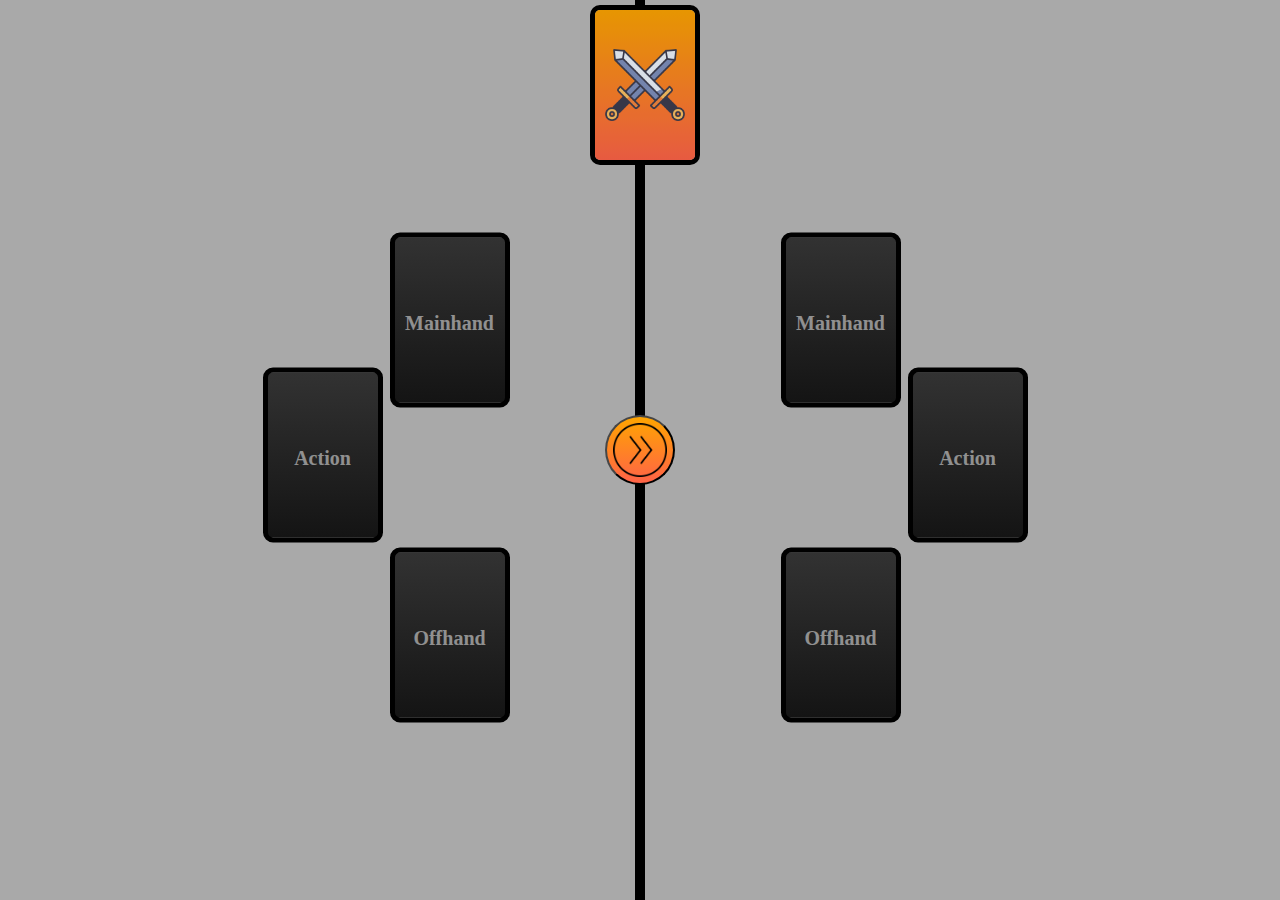
==== CardGame/index.html @ a771dd8e "Yep new oopdate" ====
<html>
    <head>
        <link rel="preconnect" href="https://fonts.googleapis.com">
        <link rel="preconnect" href="https://fonts.gstatic.com" crossorigin>
        <link href="https://fonts.googleapis.com/css2?family=Roboto+Slab:wght@300&display=swap" rel="stylesheet">
        <link href="https://fonts.googleapis.com/css2?family=Noto+Emoji:wght@300..700&display=swap" rel="stylesheet">
        <link href="https://fonts.googleapis.com/css2?family=Archivo:ital,wght@0,100..900;1,100..900&display=swap" rel="stylesheet">
        <style>
            .card {
                width: 100px;
                height: 150px;
                background-color: white;
                border: 5px solid black;
                display: inline-block;
                overflow:hidden;
                margin: 5px;
                border-radius: 10px;
            }
            .left_offhand, .right_offhand, .left_mainhand, .right_mainhand, .left_action, .right_action {
                position: absolute;
                transform: translateX(-50%) translateY(-50%);
                display: flex;
                background-image: linear-gradient(to bottom, rgb(50,50,50), rgb(20,20,20));
                width: 110px;
                height: 165px;
                border: 5px solid black;
                display: inline-block;
                overflow:hidden;
                margin: 5px;
                border-radius: 10px;
            }
            .left_offhand h3, .right_offhand h3, .left_mainhand h3, .right_mainhand h3, .left_action h3, .right_action h3 {
                font-size: 20px;
                position: absolute;
                left: 50%;
                top: 40%;
                transform: translateX(-50%) translateY(-50%);
                z-index: 0;
                color: rgba(255,255,255,0.5);
            }
            .left_offhand .card, .right_offhand .card, .left_mainhand .card, .right_mainhand .card, .left_action .card, .right_action .card {
                z-index: -1;
                margin: auto;
            }
            .left_action, .right_action {
                top: 50%;
            }
            .left_action {
                left:50%
            }
            .right_action {
                left:50%
            }
            .left_offhand, .left_mainhand {
                left: 70%;
            }
            .right_offhand, .right_mainhand {
                left: 30%;
            }
            .left_mainhand, .right_mainhand {
                top: 35%;
            }
            .left_offhand, .right_offhand {
                top: 70%;
            }
            .card_upperpart {
                width: 100%;
                height: 80%;
                border-bottom: 5px solid black;
                box-sizing: border-box;
            }
            .card_upperpart[rarity="destructive"] {background-color: gold;}
            .card_upperpart[rarity="damageful"] {background-color: red;}
            .card_upperpart[rarity="weapon"] {background-color: purple;}
            .card_upperpart[rarity="other"] {background-color: green;}
            .card_upperpart[rarity="defensive"] {background-color: lightblue;}
            .card_lowerpart {
                width: 100%;
                height: 20%;
                background-color: gray;
                overflow: hidden;
                display: flex;
                align-items: canter;
            }
            .card_imagecontainer {
                display: flex;
            }
            .card_imagecontainer img {
                max-height: 62.5px;
                margin-left: auto;
                margin-right: auto;
                margin-top: 10%;
                width: 90%;
                max-width: max-content;
            }
            .card_upperpart h2 {
                text-align: center;
                font-family: "Roboto Slab", serif;
                font-size: 15px;
                margin-top: 10%;
            }
            .card_lowerpart h2 {
                display: inline-block;
                font-family: "Noto Emoji", sans-serif;
                font-weight: 900;
                font-size: 10px;
                margin: auto
            }
            .card_lowerpart p {
                display: inline-block;
                font-family: "Roboto Slab", serif;
                font-weight: 1000;
                font-size: 10px;
            }
            .actioncard_upper {
                width: 100%;
                height: 20%;
                border-bottom: 5px solid black;
                box-sizing: border-box;
                background-color: gray;
                display: flex;
            }
            .actioncard_upper h2 {
                font-family: "Roboto Slab", serif;
                font-size: 10px;
                display: inline-block;
                margin: auto;
            }
            .actioncard_lower {
                width: 100%;
                height: 20%;
                border-top: 5px solid black;
                box-sizing: border-box;
                display: flex;
                background-color: gray;
            }
            .actioncard_lower p {
                font-family: "Roboto Slab", serif;
                font-size: 6px;
                font-weight: 1000;
                display: inline-block;
                text-align: center;
                margin-top: 2.5px;
                font-family: "Archivo", sans-serif;
            }
            .actioncard_middle {
                width: 100%;
                height: 60%;
                display: flex;
            }
            .actioncard_middle img {
                width: 80%;
                height: fit-content;
                margin: auto;
            }
            .cardoverlay {
                width: 100%;
                height: 100%;
                background-color: rgba(20,20,20,0.1);
                z-index: 999;
                transform: translateY(-100%);
                cursor: grab;
            }
            .cardoverlay:hover {
                background-color: transparent;
            }
            .LogoCardEntirely {
                width: 100%;
                height: 100%;
                display: flex;
                background-image: linear-gradient(to bottom,orange,tomato);
            }
            .LogoCardEntirely img {
                width: 80%;
                height: fit-content;
                margin: auto;
            }
            .leftside {
                width: 50%;
                height: 100%;
                display: inline-block;
                position: absolute;
                top: 0px;
                left: 0px;
                background-color: darkgray;
                box-sizing: border-box;
                border-right: 5px solid black;
            }
            .rightside {
                width: 50%;
                box-sizing: border-box;
                height: 100%;
                display: inline-block;
                position: absolute;
                top: 0px;
                left: 50%;
                background-color: darkgray;
                border-left: 5px solid black;
            }
            .logocardpos {
                position: absolute;
                left: 50%;
                top: 80px;
                transform: translateX(-50%) translateY(-50%);
            }
            .leftcards {
                position: absolute;
                left: 0%;
                height: 100%;
                width: 35%;
                overflow: auto;
            }
            .rightcards {
                position: absolute;
                left: 65%;
                height: 100%;
                width: 35%;
                overflow: auto;
                direction: rtl;
            }
            .leftcards::-webkit-scrollbar, .rightcards::-webkit-scrollbar {
                background-color: black;
                width: 10px;
            }
            .leftcards::-webkit-scrollbar-thumb, .rightcards::-webkit-scrollbar-thumb {
                background-color: white;
                border-radius: 20px;
            }
            .nxtrnd {
                background-image: linear-gradient(to bottom, orange, tomato);
                left: 50%;
                top: 50%;
                transform: translateX(-50%) translateY(-50%);
                z-index: 9;
                position: absolute;
                width: 70px;
                height: 70px;
                border-radius: 70px;
                border: 2px solid black;
                border-top: 2px solid rgb(70,70,70);
                border-left: 2px solid rgb(70,70,70);
                color: white;
            }
            .nxtrnd img {
                width: 100%;
                height: fit-content;
            }
            .nxtrnd:hover {
                border: 2px solid rgb(50,50,50);
                border-top: 2px solid rgb(100,100,100);
                border-left: 2px solid rgb(100,100,100);
            }
            .nxtrnd:active {
                border: 2px solid rgb(70,70,70);
                border-top: 2px solid black;
                border-left: 2px solid black;
            }
        </style>
        <script>
            function randomize(min,max) {
                return min + Math.floor(Math.random()*(max-min+1))
            }
            totalcards = 0
            pickmeup = ""
            pickmeuplogic = false
            cardcount = 0
            carddefaults = [
                ["damageful","pistol.png","Gun",15,5,1],
                ["weapon","sword.png","Sword",8,"∞",10],
                ["weapon","dagger.png","Dagger",5,"∞",15],
                ["weapon","axe.png","Axe",10,"∞",8],
                ["destructive","cannon.png","Cannon",35,1,20],
                ["destructive","catapult.png","Catapult",30,3,10],
                ["defensive","shield.png","Shield",1,"∞",30],
                ["damageful","spear.png","Spear",14,6,3],
                ["other","bow.png","Bow",5,32,100],
            ]
            actioncards = [
                ["aqua","necromance.png","Necromancer",`Sacrifice one of your held weapons and remove one of the enemy's held weapons`],
                ["orange","force_field.png","Barrier",`Creates a barrier around you which protects you from the next 20 damage`],
                ["pink","reverse.png","Reverse",`Return the damage which your enemy was about to deal to you to itself`],
                ["crimson","earthquake.png","Earthquake",`Shakes the ground, dealing 5 damage to every card in the game`],
            ]
            function ObjCollision(obj1, obj2) {
                obj1.offsetBottom = obj1.offsetTop + obj1.offsetHeight;
                obj1.offsetRight = obj1.offsetLeft + obj1.offsetWidth;
                obj2.offsetBottom = obj2.offsetTop + obj2.offsetHeight;
                obj2.offsetRight = obj2.offsetLeft + obj2.offsetWidth;
                return !((obj1.offsetBottom < obj2.offsetTop) || (obj1.offsetTop > obj2.offsetBottom) || (obj1.offsetRight < obj2.offsetLeft) || (obj1.offsetLeft > obj2.offsetRight))
            }
            function areacheck(item) {
                let a = document.getElementById("leftcards")
                let b = document.getElementById("rightcards")
                let c = document.getElementById("left_offhand")
                let d = document.getElementById("left_mainhand")
                let e = document.getElementById("right_offhand")
                let f = document.getElementById("right_mainhand")
                let g = document.getElementById("left_action")
                let h = document.getElementById("right_action")
                let appendage = (item,obj) => {
                    item.style = ""
                    obj.append(item)
                }; 
                if(ObjCollision(item,c) && item.parentNode.className=="leftside" && item.getAttribute("CardType") == "Weapon") appendage(item,c); 
                else if(ObjCollision(item,d) && item.parentNode.className=="leftside" && item.getAttribute("CardType") == "Weapon") appendage(item,d); 
                else if(ObjCollision(item,e) && item.parentNode.className=="rightside" && item.getAttribute("CardType") == "Weapon") appendage(item,e); 
                else if(ObjCollision(item,f) && item.parentNode.className=="rightside" && item.getAttribute("CardType") == "Weapon") appendage(item,f);
                else if(ObjCollision(item,g) && item.parentNode.className=="leftside" && item.getAttribute("CardType") == "Action") appendage(item,g);
                else if(ObjCollision(item,h) && item.parentNode.className=="rightside" && item.getAttribute("CardType") == "Action") appendage(item,h);
                else if(ObjCollision(item,a) && item.parentNode.className=="leftside") appendage(item,a);
                else if(ObjCollision(item,b) && item.parentNode.className=="rightside") appendage(item,b);
            }
            function selectme(event) {
                let a = event.target.parentNode;
                if (a.parentNode.id == "leftcards"
                    || a.parentNode.id == "rightcards"
                    || a.parentNode.id == "left_action"
                    || a.parentNode.id == "right_action"
                    || a.parentNode.id == "left_mainhand"
                    || a.parentNode.id == "left_offhand"
                    || a.parentNode.id == "right_mainhand"
                    || a.parentNode.id == "right_offhand") {
                    let b = a.cloneNode()
                    b.innerHTML = a.innerHTML
                    a.parentNode.parentNode.append(b)
                    a.remove()
                    if (b.parentNode.className == "leftside")
                        pickmeuplogic = false
                    else if (b.parentNode.className == "rightside")
                        pickmeuplogic = true
                } else {
                    if (a.parentNode.className == "leftside")
                        pickmeuplogic = false
                    else if (a.parentNode.className == "rightside")
                        pickmeuplogic = true
                }
                if (pickmeup == '') {
                    pickmeup = a.id;
                }
                else {
                    areacheck(document.getElementById(pickmeup))
                    pickmeup = '';
                    pickmeuplogic = false
                }

            }
            function addnewcard(a) {
                if (totalcards >= 50) {
                    a.target.parentNode.remove()
                }
                if (randomize(0,1) == 0) {
                    let t = carddefaults[randomize(0,carddefaults.length-1)]
                    document.getElementById("leftcards").append(cardgenerator(t[0],t[1],t[2],t[3],t[4],t[5]))
                } else {
                    let t = actioncards[randomize(0,actioncards.length-1)]
                    document.getElementById("leftcards").append(actioncardgen(t[0],t[1],t[2],t[3]))
                }
                if (randomize(0,1) == 0) {
                    let q = carddefaults[randomize(0,carddefaults.length-1)]
                    document.getElementById("rightcards").append(cardgenerator(q[0],q[1],q[2],q[3],q[4],q[5]))
                } else {
                    let q = actioncards[randomize(0,actioncards.length-1)]
                    document.getElementById("rightcards").append(actioncardgen(q[0],q[1],q[2],q[3]))
                }
                totalcards+=2;
            }
            function cardgenerator(rarity,image,name,atk,use,hp) {
                let a = document.createElement("div")
                a.setAttribute("CardType","Weapon")
                a.className = "card"
                let b = document.createElement("div")
                b.className = "card_upperpart"
                b.setAttribute("rarity",rarity)
                let c = document.createElement("div")
                c.className = "card_imagecontainer"
                let d = document.createElement("img")
                d.src = image
                let e = document.createElement("h2")
                e.textContent = name
                c.append(d); b.append(c); b.append(e)
                let f = document.createElement("div")
                f.className = "card_lowerpart"
                let g = document.createElement("h2")
                g.textContent = "⚔"
                let h = document.createElement("p")
                h.textContent = atk
                g.append(h); f.append(g)
                let i = document.createElement("h2")
                i.textContent = "⚙"
                let j = document.createElement("p")
                j.textContent = use
                i.append(j); f.append(i)
                let k = document.createElement("h2")
                k.textContent = "♥"
                let l = document.createElement("p")
                l.textContent = hp
                k.append(l); f.append(k)
                a.append(b); a.append(f)
                a.id = `CardNumber-${cardcount}`
                let q = document.createElement("div")
                q.className = "cardoverlay"; q.setAttribute("onclick","selectme(event)");
                q.setAttribute("onmousedown","if (event.button == 1) getdetail(event)")
                a.append(q)
                cardcount++;
                return a;
            }
            function getdetail(a) {
                if (a.target.parentNode.getAttribute("CardType") == "Action") {
                    alert(`${a.target.parentNode.childNodes.item(0).childNodes.item(0).textContent} : ${a.target.parentNode.childNodes.item(2).childNodes.item(0).textContent}`)
                } else if (a.target.parentNode.getAttribute("CardType") == "Weapon") {
                    alert(`${a.target.parentNode.childNodes.item(0).childNodes.item(1).textContent}\n⚔${a.target.parentNode.childNodes.item(1).childNodes.item(0).childNodes.item(1).textContent} ⚙${a.target.parentNode.childNodes.item(1).childNodes.item(1).childNodes.item(1).textContent} ♥${a.target.parentNode.childNodes.item(1).childNodes.item(2).childNodes.item(1).textContent}`)
                }
            }
            function actioncardgen(color,image,name,description) {
                let a = document.createElement("div")
                a.setAttribute("CardType","Action")
                a.className = "card";
                let b = document.createElement("div")
                b.className = "actioncard_upper"
                let c = document.createElement("h2")
                c.textContent = name
                b.append(c); a.append(b)
                let d = document.createElement("div")
                d.className = "actioncard_middle"
                d.style = `background-color: ${color};`;
                let e = document.createElement("img")
                e.src = image; d.append(e); a.append(d)
                let f = document.createElement("div")
                f.className = "actioncard_lower"
                let g = document.createElement("p")
                g.textContent = description
                f.append(g); a.append(f)
                a.id = `CardNumber-${cardcount}` 
                let q = document.createElement("div")
                q.className = "cardoverlay"; q.setAttribute("onclick","selectme(event)");
                q.setAttribute("onmousedown","if (event.button == 1) getdetail(event)")
                a.append(q)
                cardcount++
                return a
            }
            function logocard() {
                let p = document.createElement("div")
                p.setAttribute("CardType","Logo")
                p.className = "card logocardpos"; p.id = `CardNumber-${cardcount}`
                let q = document.createElement("div")
                q.className = "LogoCardEntirely"
                let o = document.createElement("img"); o.src = "logo.png"
                q.append(o)
                p.append(q)
                let k = document.createElement("div")
                k.className = "cardoverlay";
                k.setAttribute("onmousedown","if (event.button == 1) alert(`This is the logo card`)")
                k.setAttribute("onclick","addnewcard(event)")
                p.append(k)
                p.id = `CardNumber-${cardcount}` 
                cardcount++
                return p
            }
            function setupdefaults() {
                document.body.append(logocard())
                carddefaults.forEach((e)=>{
                    document.body.append(cardgenerator(e[0],e[1],e[2],e[3],e[4],e[5]))
                })
                actioncards.forEach((e)=>{
                    document.body.append(actioncardgen(e[0],e[1],e[2],e[3]))
                })
            }
        </script>
    </head>
    <body>
        <div class="leftside">
            <div class="left_offhand" id="left_offhand"><h3>Offhand</h3></div>
            <div class="left_mainhand" id="left_mainhand"><h3>Mainhand</h3></div>
            <div class="left_action" id="left_action"><h3>Action</h3></div>
            <div class="leftcards" id="leftcards">
            </div>
        </div>
        <div class="rightside">
            <div class="right_action" id="right_action"><h3>Action</h3></div>
            <div class="right_offhand" id="right_offhand"><h3>Offhand</h3></div>
            <div class="right_mainhand" id="right_mainhand"><h3>Mainhand</h3></div>
            <div class="rightcards" id="rightcards">
            </div>
        </div>
        <button class="nxtrnd">
            <img src="nxtrnd.png">
        </button>
        <script>
            addEventListener("mousemove",(e)=>{
                if (pickmeup != "")
                {
                    if (pickmeuplogic) {
                        if (e.clientX-50 > window.innerWidth/2)
                        document.getElementById(pickmeup).style = `transform: translateX(-50%) translateY(-50%); position: absolute; left:${e.clientX-window.innerWidth/2}px; top:${e.clientY}px`
                    } else {
                        if (e.clientX+50 < window.innerWidth/2)
                            document.getElementById(pickmeup).style = `transform: translateX(-50%) translateY(-50%); position: absolute; left:${e.clientX}px; top:${e.clientY}px`
                    }
                }
            })
            document.body.append(logocard())
        </script>
    </body>
</html>
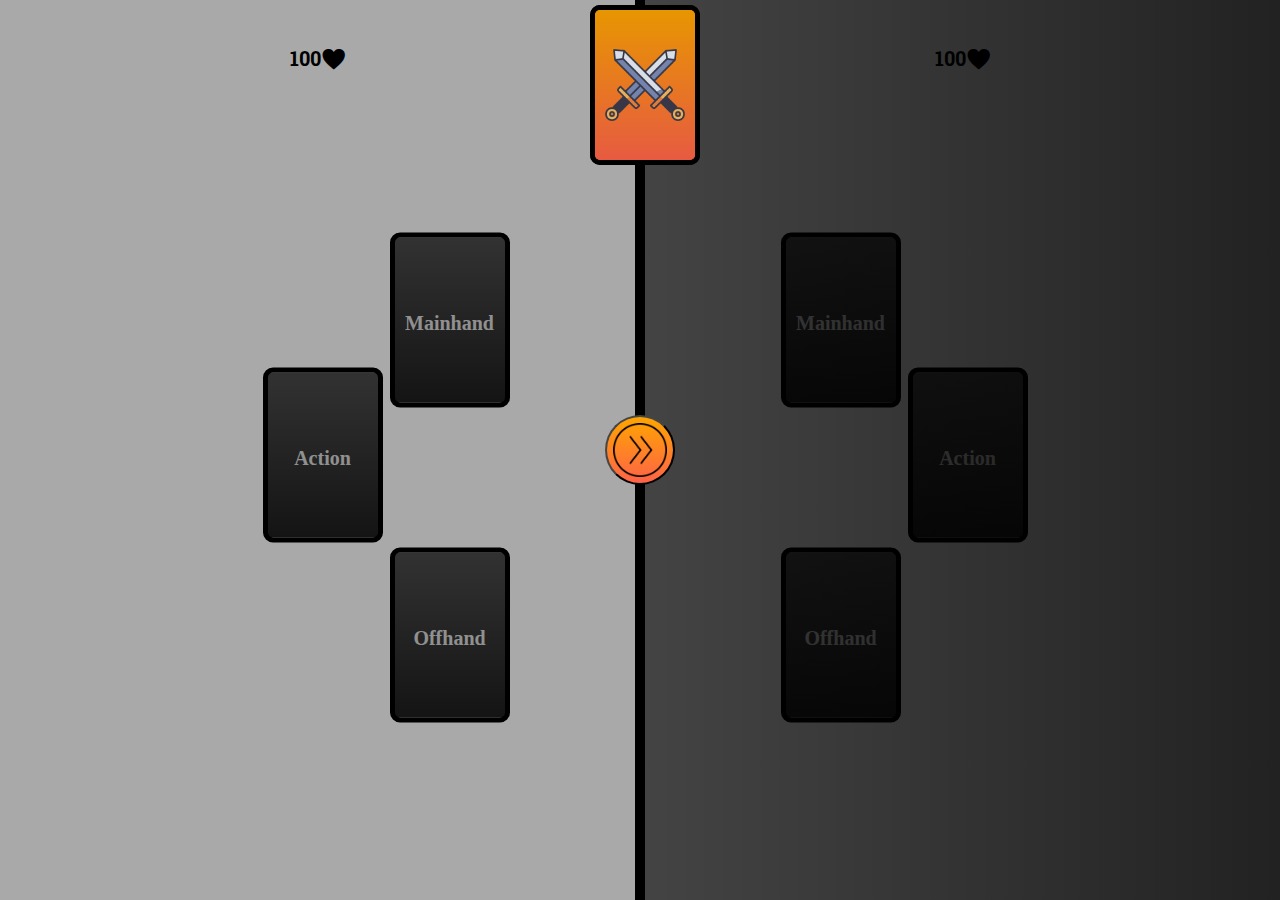
==== commit 948dbadf: "FINALLY the card game is now functional!" ====
--- a/CardGame/index.html
+++ b/CardGame/index.html
@@ -16,6 +16,17 @@
                 margin: 5px;
                 border-radius: 10px;
             }
+            .rightsideoverlay, .leftsideoverlay {
+                width: 100%;
+                height: 100%;
+                position: absolute;
+            }
+            .rightsideoverlay {
+                background-image: linear-gradient(to left,rgba(0,0,0,0.8),rgba(0,0,0,0.6));
+            }
+            .leftsideoverlay {
+                background-image: linear-gradient(to right,rgba(0,0,0,0.8),rgba(0,0,0,0.6));
+            }
             .left_offhand, .right_offhand, .left_mainhand, .right_mainhand, .left_action, .right_action {
                 position: absolute;
                 transform: translateX(-50%) translateY(-50%);
@@ -218,6 +229,18 @@
                 overflow: auto;
                 direction: rtl;
             }
+            .leftside h4, .rightside h4 {
+                position: absolute;
+                font-family: "Roboto Slab", serif;
+                left: 50%;
+                transform: translateX(-50%);
+                font-size: 20px;
+                display: inline-block;
+            }
+            .leftside h4 p, .rightside h4 p {
+                font-family: "Noto Emoji", sans-serif;
+                display: inline-block;
+            }
             .leftcards::-webkit-scrollbar, .rightcards::-webkit-scrollbar {
                 background-color: black;
                 width: 10px;
@@ -264,6 +287,187 @@
             pickmeup = ""
             pickmeuplogic = false
             cardcount = 0
+            PlayerLeftHealth = 100
+            PlayerRightHealth = 100
+            if (randomize(0,1) == 1)
+                Turn = true // True means left side turn
+            else
+                Turn = false // False means right side turn
+            Step = 0
+            function applyhealth(health,damage) {
+                if (health >= damage)
+                    return [health-damage,0]
+                else
+                    return [0, damage-health]
+                }
+            Limiter = 1
+            function nextround() {
+                Step++
+                if (Step == 2 || Step == 1) {
+                    if (Turn)
+                        setTimeout(()=>{alert("Its Player 1's Turn")},1)
+                    else
+                        setTimeout(()=>{alert("Its Player 2's Turn")},1)
+                    if (Turn) {
+                        let a = document.createElement("div")
+                        a.className = "rightsideoverlay"
+                        document.getElementById("rightside").append(a)
+                        try{document.getElementsByClassName("leftsideoverlay").item(0).remove()} catch(e) {console.log(e)}
+                    } else {
+                        let a = document.createElement("div")
+                        a.className = "leftsideoverlay"
+                        document.getElementById("leftside").append(a)
+                        try{document.getElementsByClassName("rightsideoverlay").item(0).remove()} catch(e) {console.log(e)}
+                    }
+                    Limiter = 3
+                    if (StopGeneratingCards == false)
+                        document.body.append(logocard())
+                    if (Turn) Turn = false
+                    else Turn = true
+                }
+                if (Step == 3) {
+                    try {rmh = document.getElementById("right_mainhand").childNodes.item(1).childNodes.item(1)} catch(e) {console.log(e)}
+                    try {roh = document.getElementById("right_offhand").childNodes.item(1).childNodes.item(1)} catch(e) {console.log(e)}
+                    try {lmh = document.getElementById("left_mainhand").childNodes.item(1).childNodes.item(1)} catch(e) {console.log(e)}
+                    try {loh = document.getElementById("left_offhand").childNodes.item(1).childNodes.item(1)} catch(e) {console.log(e)}
+                    let leftmaindamage = 0; let leftoffdamage = 0; let rightmaindamage = 0; let rightoffdamage = 0;
+                    if (document.getElementById("left_mainhand").childElementCount > 1) {leftmaindamage = parseInt(lmh.childNodes.item(0).childNodes.item(1).textContent); }
+                    if (document.getElementById("left_offhand").childElementCount > 1) {leftoffdamage = parseInt(loh.childNodes.item(0).childNodes.item(1).textContent); }
+                    if (document.getElementById("right_mainhand").childElementCount > 1) {rightmaindamage = parseInt(rmh.childNodes.item(0).childNodes.item(1).textContent); }
+                    if (document.getElementById("right_offhand").childElementCount > 1) {rightoffdamage = parseInt(roh.childNodes.item(0).childNodes.item(1).textContent); }
+                    if (document.getElementById("left_action").childElementCount > 1) {
+                        let a = document.getElementById("left_action").childNodes.item(1).childNodes.item(0).childNodes.item(0).textContent
+                        if (a == "Barrier")
+                            PlayerLeftHealth += 20
+                        if (a == "Reverse") {
+                            leftmaindamage += rightmaindamage
+                            leftoffdamage += rightoffdamage
+                            rightmaindamage = 0
+                            rightoffdamage = 0
+                        }
+                        if (a == "Robber") {
+                            let b = roh.parentNode.cloneNode()
+                            b.innerHTML = roh.parentNode.innerHTML
+                            roh.parentNode.remove()
+                            document.getElementById("leftcards").append(b)
+                        }
+                        if (a == "Earthquake") {
+                            lmh.childNodes.item(2).childNodes.item(1).textContent = parseInt(lmh.childNodes.item(2).childNodes.item(1).textContent)-5
+                            loh.childNodes.item(2).childNodes.item(1).textContent = parseInt(loh.childNodes.item(2).childNodes.item(1).textContent)-5
+                            rmh.childNodes.item(2).childNodes.item(1).textContent = parseInt(rmh.childNodes.item(2).childNodes.item(1).textContent)-5
+                            roh.childNodes.item(2).childNodes.item(1).textContent = parseInt(roh.childNodes.item(2).childNodes.item(1).textContent)-5
+                            if (parseInt(lmh.childNodes.item(2).childNodes.item(1).textContent) <= 0) {lmh.parentNode.remove()}
+                            if (parseInt(loh.childNodes.item(2).childNodes.item(1).textContent) <= 0) {loh.parentNode.remove()}
+                            if (parseInt(rmh.childNodes.item(2).childNodes.item(1).textContent) <= 0) {rmh.parentNode.remove()}
+                            if (parseInt(roh.childNodes.item(2).childNodes.item(1).textContent) <= 0) {roh.parentNode.remove()}
+                        }
+                        document.getElementById("left_action").childNodes.item(1).remove()
+                    }
+                    if (document.getElementById("right_action").childElementCount > 1) {
+                        let a = document.getElementById("right_action").childNodes.item(1).childNodes.item(0).childNodes.item(0).textContent
+                        if (a == "Barrier")
+                            PlayerRightHealth += 20
+                        if (a == "Reverse") {
+                            rightmaindamage += leftmaindamage
+                            rightoffdamage += leftoffdamage
+                            leftmaindamage = 0
+                            leftoffdamage = 0
+                        }
+                        if (a == "Robber") {
+                            let b = loh.parentNode.cloneNode()
+                            b.innerHTML = loh.parentNode.innerHTML
+                            loh.parentNode.remove()
+                            document.getElementById("rightcards").append(b)
+                        }
+                        if (a == "Earthquake") {
+                            lmh.childNodes.item(2).childNodes.item(1).textContent = parseInt(lmh.childNodes.item(2).childNodes.item(1).textContent)-5
+                            loh.childNodes.item(2).childNodes.item(1).textContent = parseInt(loh.childNodes.item(2).childNodes.item(1).textContent)-5
+                            rmh.childNodes.item(2).childNodes.item(1).textContent = parseInt(rmh.childNodes.item(2).childNodes.item(1).textContent)-5
+                            roh.childNodes.item(2).childNodes.item(1).textContent = parseInt(roh.childNodes.item(2).childNodes.item(1).textContent)-5
+                            if (parseInt(lmh.childNodes.item(2).childNodes.item(1).textContent) <= 0) {lmh.parentNode.remove()}
+                            if (parseInt(loh.childNodes.item(2).childNodes.item(1).textContent) <= 0) {loh.parentNode.remove()}
+                            if (parseInt(rmh.childNodes.item(2).childNodes.item(1).textContent) <= 0) {rmh.parentNode.remove()}
+                            if (parseInt(roh.childNodes.item(2).childNodes.item(1).textContent) <= 0) {roh.parentNode.remove()}
+                        }
+                        document.getElementById("right_action").childNodes.item(1).remove()
+                    }
+                    if (document.getElementById("right_mainhand").childElementCount > 1) {
+                        let a = applyhealth(parseInt(rmh.childNodes.item(2).childNodes.item(1).textContent),parseInt(leftmaindamage))
+                        if (a[0] == 0) rmh.parentNode.remove();
+                        else rmh.childNodes.item(2).childNodes.item(1).textContent = a[0];
+                        leftmaindamage = a[1]
+                        if (rmh.childNodes.item(1).childNodes.item(1).textContent != "∞")
+                        if (parseInt(rmh.childNodes.item(1).childNodes.item(1).textContent) > 1)
+                            rmh.childNodes.item(1).childNodes.item(1).textContent = parseInt(rmh.childNodes.item(1).childNodes.item(1).textContent)-1
+                        else
+                            rmh.parentNode.remove()
+                    }
+                    if (document.getElementById("right_offhand").childElementCount > 1) {
+                        let a = applyhealth(parseInt(roh.childNodes.item(2).childNodes.item(1).textContent),parseInt(leftoffdamage))
+                        if (a[0] == 0) roh.parentNode.remove();
+                        else roh.childNodes.item(2).childNodes.item(1).textContent = a[0];
+                        leftoffdamage = a[1]
+                        if (roh.childNodes.item(1).childNodes.item(1).textContent != "∞")
+                        if (parseInt(roh.childNodes.item(1).childNodes.item(1).textContent) > 1)
+                            roh.childNodes.item(1).childNodes.item(1).textContent = parseInt(roh.childNodes.item(1).childNodes.item(1).textContent)-1
+                        else
+                            roh.parentNode.remove()
+                    }
+                    if (document.getElementById("left_mainhand").childElementCount > 1) {
+                        let a = applyhealth(parseInt(lmh.childNodes.item(2).childNodes.item(1).textContent),parseInt(rightmaindamage))
+                        if (a[0] == 0) lmh.parentNode.remove();
+                        else lmh.childNodes.item(2).childNodes.item(1).textContent = a[0];
+                        rightmaindamage = a[1]
+                        if (lmh.childNodes.item(1).childNodes.item(1).textContent != "∞")
+                        if (parseInt(lmh.childNodes.item(1).childNodes.item(1).textContent) > 1)
+                            lmh.childNodes.item(1).childNodes.item(1).textContent = parseInt(lmh.childNodes.item(1).childNodes.item(1).textContent)-1
+                        else
+                            lmh.parentNode.remove()
+                    }
+                    if (document.getElementById("left_offhand").childElementCount > 1) {
+                        let a = applyhealth(parseInt(loh.childNodes.item(2).childNodes.item(1).textContent),parseInt(rightoffdamage))
+                        if (a[0] == 0) loh.parentNode.remove();
+                        else loh.childNodes.item(2).childNodes.item(1).textContent = a[0];
+                        rightoffdamage = a[1]
+                        if (loh.childNodes.item(1).childNodes.item(1).textContent != "∞")
+                        if (parseInt(loh.childNodes.item(1).childNodes.item(1).textContent) > 1)
+                            loh.childNodes.item(1).childNodes.item(1).textContent = parseInt(loh.childNodes.item(1).childNodes.item(1).textContent)-1
+                        else
+                            loh.parentNode.remove()
+                    }
+                    if (document.getElementById("right_mainhand").childElementCount > 1 && leftoffdamage > 0) {
+                        let a = applyhealth(parseInt(rmh.childNodes.item(2).childNodes.item(1).textContent),parseInt(leftoffdamage))
+                        if (a[0] == 0) rmh.parentNode.remove();
+                        else rmh.childNodes.item(2).childNodes.item(1).textContent = a[0];
+                        leftoffdamage = a[1]
+                    }
+                    if (document.getElementById("right_offhand").childElementCount > 1 && leftmaindamage > 0) {
+                        let a = applyhealth(parseInt(roh.childNodes.item(2).childNodes.item(1).textContent),parseInt(leftmaindamage))
+                        if (a[0] == 0) roh.parentNode.remove();
+                        else roh.childNodes.item(2).childNodes.item(1).textContent = a[0];
+                        leftmaindamage = a[1]
+                    }
+                    if (document.getElementById("left_mainhand").childElementCount > 1 && rightoffdamage > 0) {
+                        let a = applyhealth(parseInt(lmh.childNodes.item(2).childNodes.item(1).textContent),parseInt(rightoffdamage))
+                        if (a[0] == 0) lmh.parentNode.remove();
+                        else lmh.childNodes.item(2).childNodes.item(1).textContent = a[0];
+                        rightoffdamage = a[1]
+                    }
+                    if (document.getElementById("left_offhand").childElementCount > 1 && rightmaindamage > 0) {
+                        let a = applyhealth(parseInt(loh.childNodes.item(2).childNodes.item(1).textContent),parseInt(rightmaindamage))
+                        if (a[0] == 0) loh.parentNode.remove();
+                        else loh.childNodes.item(2).childNodes.item(1).textContent = a[0];
+                        rightmaindamage = a[1]
+                    }
+                    PlayerRightHealth -= (leftmaindamage+leftoffdamage) 
+                    PlayerLeftHealth -= (rightmaindamage+rightoffdamage)
+                    document.getElementById("lefthealth").childNodes.item(0).textContent = PlayerLeftHealth
+                    document.getElementById("righthealth").childNodes.item(0).textContent = PlayerRightHealth
+                    Step = 0
+                    nextround()
+                }
+
+            }
             carddefaults = [
                 ["damageful","pistol.png","Gun",15,5,1],
                 ["weapon","sword.png","Sword",8,"∞",10],
@@ -276,10 +480,10 @@
                 ["other","bow.png","Bow",5,32,100],
             ]
             actioncards = [
-                ["aqua","necromance.png","Necromancer",`Sacrifice one of your held weapons and remove one of the enemy's held weapons`],
+                ["aqua","robbery.png","Robber",`Secretly steal your enemy's offhand item after the battle O.o`],
                 ["orange","force_field.png","Barrier",`Creates a barrier around you which protects you from the next 20 damage`],
                 ["pink","reverse.png","Reverse",`Return the damage which your enemy was about to deal to you to itself`],
-                ["crimson","earthquake.png","Earthquake",`Shakes the ground, dealing 5 damage to every card in the game`],
+                ["crimson","earthquake.png","Earthquake",`Shakes the ground, dealing 5 damage to every held by players`],
             ]
             function ObjCollision(obj1, obj2) {
                 obj1.offsetBottom = obj1.offsetTop + obj1.offsetHeight;
@@ -301,12 +505,12 @@
                     item.style = ""
                     obj.append(item)
                 }; 
-                if(ObjCollision(item,c) && item.parentNode.className=="leftside" && item.getAttribute("CardType") == "Weapon") appendage(item,c); 
-                else if(ObjCollision(item,d) && item.parentNode.className=="leftside" && item.getAttribute("CardType") == "Weapon") appendage(item,d); 
-                else if(ObjCollision(item,e) && item.parentNode.className=="rightside" && item.getAttribute("CardType") == "Weapon") appendage(item,e); 
-                else if(ObjCollision(item,f) && item.parentNode.className=="rightside" && item.getAttribute("CardType") == "Weapon") appendage(item,f);
-                else if(ObjCollision(item,g) && item.parentNode.className=="leftside" && item.getAttribute("CardType") == "Action") appendage(item,g);
-                else if(ObjCollision(item,h) && item.parentNode.className=="rightside" && item.getAttribute("CardType") == "Action") appendage(item,h);
+                if(ObjCollision(item,c) && item.parentNode.className=="leftside" && item.getAttribute("CardType") == "Weapon" && c.childElementCount <= 1) appendage(item,c); 
+                else if(ObjCollision(item,d) && item.parentNode.className=="leftside" && item.getAttribute("CardType") == "Weapon" && d.childElementCount <= 1) appendage(item,d); 
+                else if(ObjCollision(item,e) && item.parentNode.className=="rightside" && item.getAttribute("CardType") == "Weapon" && e.childElementCount <= 1) appendage(item,e); 
+                else if(ObjCollision(item,f) && item.parentNode.className=="rightside" && item.getAttribute("CardType") == "Weapon" && f.childElementCount <= 1) appendage(item,f);
+                else if(ObjCollision(item,g) && item.parentNode.className=="leftside" && item.getAttribute("CardType") == "Action" && g.childElementCount <= 1) appendage(item,g);
+                else if(ObjCollision(item,h) && item.parentNode.className=="rightside" && item.getAttribute("CardType") == "Action" && h.childElementCount <= 1) appendage(item,h);
                 else if(ObjCollision(item,a) && item.parentNode.className=="leftside") appendage(item,a);
                 else if(ObjCollision(item,b) && item.parentNode.className=="rightside") appendage(item,b);
             }
@@ -342,10 +546,14 @@
                     pickmeup = '';
                     pickmeuplogic = false
                 }
-
-            }
+            }
+            StopGeneratingCards = false
             function addnewcard(a) {
                 if (totalcards >= 50) {
+                    a.target.parentNode.remove()
+                    StopGeneratingCards = true
+                }
+                if (Limiter >= 5) {
                     a.target.parentNode.remove()
                 }
                 if (randomize(0,1) == 0) {
@@ -363,6 +571,7 @@
                     document.getElementById("rightcards").append(actioncardgen(q[0],q[1],q[2],q[3]))
                 }
                 totalcards+=2;
+                Limiter++;
             }
             function cardgenerator(rarity,image,name,atk,use,hp) {
                 let a = document.createElement("div")
@@ -468,23 +677,26 @@
         </script>
     </head>
     <body>
-        <div class="leftside">
+        <div class="leftside" id="leftside">
+            <h4 id="lefthealth">100<p>♥</p></h4>
             <div class="left_offhand" id="left_offhand"><h3>Offhand</h3></div>
             <div class="left_mainhand" id="left_mainhand"><h3>Mainhand</h3></div>
             <div class="left_action" id="left_action"><h3>Action</h3></div>
             <div class="leftcards" id="leftcards">
             </div>
         </div>
-        <div class="rightside">
+        <div class="rightside" id="rightside">
+            <h4 id="righthealth">100<p>♥</p></h4>
             <div class="right_action" id="right_action"><h3>Action</h3></div>
             <div class="right_offhand" id="right_offhand"><h3>Offhand</h3></div>
             <div class="right_mainhand" id="right_mainhand"><h3>Mainhand</h3></div>
             <div class="rightcards" id="rightcards">
             </div>
         </div>
-        <button class="nxtrnd">
+        <button class="nxtrnd" onclick="nextround()">
             <img src="nxtrnd.png">
         </button>
+        <button class="infobut" onclick="getinfo()">⚙</button>
         <script>
             addEventListener("mousemove",(e)=>{
                 if (pickmeup != "")
@@ -499,6 +711,7 @@
                 }
             })
             document.body.append(logocard())
+            nextround()
         </script>
     </body>
 </html>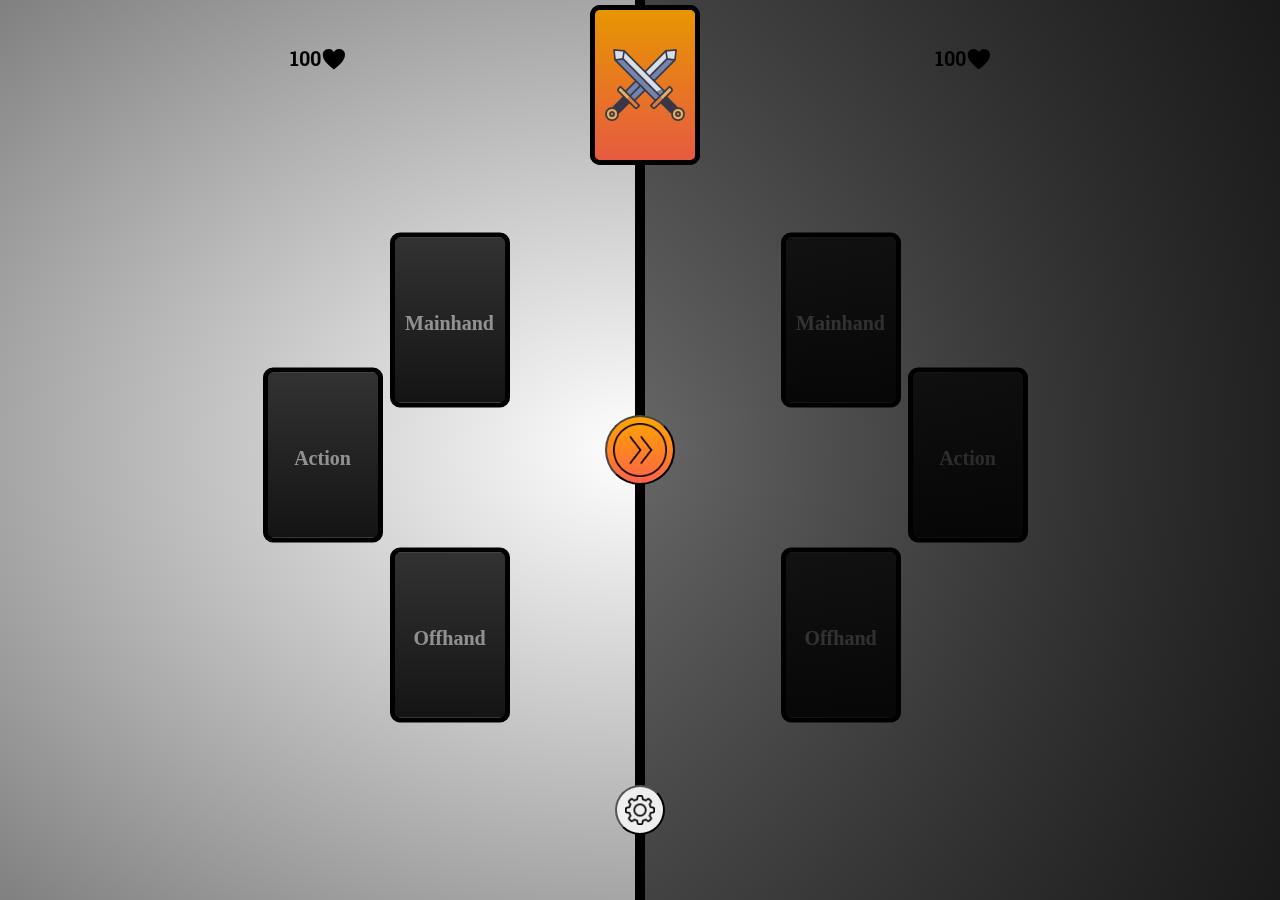
==== commit ebd3ca2c: "New God Damn Update F" ====
--- a/CardGame/index.html
+++ b/CardGame/index.html
@@ -5,678 +5,11 @@
         <link href="https://fonts.googleapis.com/css2?family=Roboto+Slab:wght@300&display=swap" rel="stylesheet">
         <link href="https://fonts.googleapis.com/css2?family=Noto+Emoji:wght@300..700&display=swap" rel="stylesheet">
         <link href="https://fonts.googleapis.com/css2?family=Archivo:ital,wght@0,100..900;1,100..900&display=swap" rel="stylesheet">
-        <style>
-            .card {
-                width: 100px;
-                height: 150px;
-                background-color: white;
-                border: 5px solid black;
-                display: inline-block;
-                overflow:hidden;
-                margin: 5px;
-                border-radius: 10px;
-            }
-            .rightsideoverlay, .leftsideoverlay {
-                width: 100%;
-                height: 100%;
-                position: absolute;
-            }
-            .rightsideoverlay {
-                background-image: linear-gradient(to left,rgba(0,0,0,0.8),rgba(0,0,0,0.6));
-            }
-            .leftsideoverlay {
-                background-image: linear-gradient(to right,rgba(0,0,0,0.8),rgba(0,0,0,0.6));
-            }
-            .left_offhand, .right_offhand, .left_mainhand, .right_mainhand, .left_action, .right_action {
-                position: absolute;
-                transform: translateX(-50%) translateY(-50%);
-                display: flex;
-                background-image: linear-gradient(to bottom, rgb(50,50,50), rgb(20,20,20));
-                width: 110px;
-                height: 165px;
-                border: 5px solid black;
-                display: inline-block;
-                overflow:hidden;
-                margin: 5px;
-                border-radius: 10px;
-            }
-            .left_offhand h3, .right_offhand h3, .left_mainhand h3, .right_mainhand h3, .left_action h3, .right_action h3 {
-                font-size: 20px;
-                position: absolute;
-                left: 50%;
-                top: 40%;
-                transform: translateX(-50%) translateY(-50%);
-                z-index: 0;
-                color: rgba(255,255,255,0.5);
-            }
-            .left_offhand .card, .right_offhand .card, .left_mainhand .card, .right_mainhand .card, .left_action .card, .right_action .card {
-                z-index: -1;
-                margin: auto;
-            }
-            .left_action, .right_action {
-                top: 50%;
-            }
-            .left_action {
-                left:50%
-            }
-            .right_action {
-                left:50%
-            }
-            .left_offhand, .left_mainhand {
-                left: 70%;
-            }
-            .right_offhand, .right_mainhand {
-                left: 30%;
-            }
-            .left_mainhand, .right_mainhand {
-                top: 35%;
-            }
-            .left_offhand, .right_offhand {
-                top: 70%;
-            }
-            .card_upperpart {
-                width: 100%;
-                height: 80%;
-                border-bottom: 5px solid black;
-                box-sizing: border-box;
-            }
-            .card_upperpart[rarity="destructive"] {background-color: gold;}
-            .card_upperpart[rarity="damageful"] {background-color: red;}
-            .card_upperpart[rarity="weapon"] {background-color: purple;}
-            .card_upperpart[rarity="other"] {background-color: green;}
-            .card_upperpart[rarity="defensive"] {background-color: lightblue;}
-            .card_lowerpart {
-                width: 100%;
-                height: 20%;
-                background-color: gray;
-                overflow: hidden;
-                display: flex;
-                align-items: canter;
-            }
-            .card_imagecontainer {
-                display: flex;
-            }
-            .card_imagecontainer img {
-                max-height: 62.5px;
-                margin-left: auto;
-                margin-right: auto;
-                margin-top: 10%;
-                width: 90%;
-                max-width: max-content;
-            }
-            .card_upperpart h2 {
-                text-align: center;
-                font-family: "Roboto Slab", serif;
-                font-size: 15px;
-                margin-top: 10%;
-            }
-            .card_lowerpart h2 {
-                display: inline-block;
-                font-family: "Noto Emoji", sans-serif;
-                font-weight: 900;
-                font-size: 10px;
-                margin: auto
-            }
-            .card_lowerpart p {
-                display: inline-block;
-                font-family: "Roboto Slab", serif;
-                font-weight: 1000;
-                font-size: 10px;
-            }
-            .actioncard_upper {
-                width: 100%;
-                height: 20%;
-                border-bottom: 5px solid black;
-                box-sizing: border-box;
-                background-color: gray;
-                display: flex;
-            }
-            .actioncard_upper h2 {
-                font-family: "Roboto Slab", serif;
-                font-size: 10px;
-                display: inline-block;
-                margin: auto;
-            }
-            .actioncard_lower {
-                width: 100%;
-                height: 20%;
-                border-top: 5px solid black;
-                box-sizing: border-box;
-                display: flex;
-                background-color: gray;
-            }
-            .actioncard_lower p {
-                font-family: "Roboto Slab", serif;
-                font-size: 6px;
-                font-weight: 1000;
-                display: inline-block;
-                text-align: center;
-                margin-top: 2.5px;
-                font-family: "Archivo", sans-serif;
-            }
-            .actioncard_middle {
-                width: 100%;
-                height: 60%;
-                display: flex;
-            }
-            .actioncard_middle img {
-                width: 80%;
-                height: fit-content;
-                margin: auto;
-            }
-            .cardoverlay {
-                width: 100%;
-                height: 100%;
-                background-color: rgba(20,20,20,0.1);
-                z-index: 999;
-                transform: translateY(-100%);
-                cursor: grab;
-            }
-            .cardoverlay:hover {
-                background-color: transparent;
-            }
-            .LogoCardEntirely {
-                width: 100%;
-                height: 100%;
-                display: flex;
-                background-image: linear-gradient(to bottom,orange,tomato);
-            }
-            .LogoCardEntirely img {
-                width: 80%;
-                height: fit-content;
-                margin: auto;
-            }
-            .leftside {
-                width: 50%;
-                height: 100%;
-                display: inline-block;
-                position: absolute;
-                top: 0px;
-                left: 0px;
-                background-color: darkgray;
-                box-sizing: border-box;
-                border-right: 5px solid black;
-            }
-            .rightside {
-                width: 50%;
-                box-sizing: border-box;
-                height: 100%;
-                display: inline-block;
-                position: absolute;
-                top: 0px;
-                left: 50%;
-                background-color: darkgray;
-                border-left: 5px solid black;
-            }
-            .logocardpos {
-                position: absolute;
-                left: 50%;
-                top: 80px;
-                transform: translateX(-50%) translateY(-50%);
-            }
-            .leftcards {
-                position: absolute;
-                left: 0%;
-                height: 100%;
-                width: 35%;
-                overflow: auto;
-            }
-            .rightcards {
-                position: absolute;
-                left: 65%;
-                height: 100%;
-                width: 35%;
-                overflow: auto;
-                direction: rtl;
-            }
-            .leftside h4, .rightside h4 {
-                position: absolute;
-                font-family: "Roboto Slab", serif;
-                left: 50%;
-                transform: translateX(-50%);
-                font-size: 20px;
-                display: inline-block;
-            }
-            .leftside h4 p, .rightside h4 p {
-                font-family: "Noto Emoji", sans-serif;
-                display: inline-block;
-            }
-            .leftcards::-webkit-scrollbar, .rightcards::-webkit-scrollbar {
-                background-color: black;
-                width: 10px;
-            }
-            .leftcards::-webkit-scrollbar-thumb, .rightcards::-webkit-scrollbar-thumb {
-                background-color: white;
-                border-radius: 20px;
-            }
-            .nxtrnd {
-                background-image: linear-gradient(to bottom, orange, tomato);
-                left: 50%;
-                top: 50%;
-                transform: translateX(-50%) translateY(-50%);
-                z-index: 9;
-                position: absolute;
-                width: 70px;
-                height: 70px;
-                border-radius: 70px;
-                border: 2px solid black;
-                border-top: 2px solid rgb(70,70,70);
-                border-left: 2px solid rgb(70,70,70);
-                color: white;
-            }
-            .nxtrnd img {
-                width: 100%;
-                height: fit-content;
-            }
-            .nxtrnd:hover {
-                border: 2px solid rgb(50,50,50);
-                border-top: 2px solid rgb(100,100,100);
-                border-left: 2px solid rgb(100,100,100);
-            }
-            .nxtrnd:active {
-                border: 2px solid rgb(70,70,70);
-                border-top: 2px solid black;
-                border-left: 2px solid black;
-            }
-        </style>
-        <script>
-            function randomize(min,max) {
-                return min + Math.floor(Math.random()*(max-min+1))
-            }
-            totalcards = 0
-            pickmeup = ""
-            pickmeuplogic = false
-            cardcount = 0
-            PlayerLeftHealth = 100
-            PlayerRightHealth = 100
-            if (randomize(0,1) == 1)
-                Turn = true // True means left side turn
-            else
-                Turn = false // False means right side turn
-            Step = 0
-            function applyhealth(health,damage) {
-                if (health >= damage)
-                    return [health-damage,0]
-                else
-                    return [0, damage-health]
-                }
-            Limiter = 1
-            function nextround() {
-                Step++
-                if (Step == 2 || Step == 1) {
-                    if (Turn)
-                        setTimeout(()=>{alert("Its Player 1's Turn")},1)
-                    else
-                        setTimeout(()=>{alert("Its Player 2's Turn")},1)
-                    if (Turn) {
-                        let a = document.createElement("div")
-                        a.className = "rightsideoverlay"
-                        document.getElementById("rightside").append(a)
-                        try{document.getElementsByClassName("leftsideoverlay").item(0).remove()} catch(e) {console.log(e)}
-                    } else {
-                        let a = document.createElement("div")
-                        a.className = "leftsideoverlay"
-                        document.getElementById("leftside").append(a)
-                        try{document.getElementsByClassName("rightsideoverlay").item(0).remove()} catch(e) {console.log(e)}
-                    }
-                    Limiter = 3
-                    if (StopGeneratingCards == false)
-                        document.body.append(logocard())
-                    if (Turn) Turn = false
-                    else Turn = true
-                }
-                if (Step == 3) {
-                    try {rmh = document.getElementById("right_mainhand").childNodes.item(1).childNodes.item(1)} catch(e) {console.log(e)}
-                    try {roh = document.getElementById("right_offhand").childNodes.item(1).childNodes.item(1)} catch(e) {console.log(e)}
-                    try {lmh = document.getElementById("left_mainhand").childNodes.item(1).childNodes.item(1)} catch(e) {console.log(e)}
-                    try {loh = document.getElementById("left_offhand").childNodes.item(1).childNodes.item(1)} catch(e) {console.log(e)}
-                    let leftmaindamage = 0; let leftoffdamage = 0; let rightmaindamage = 0; let rightoffdamage = 0;
-                    if (document.getElementById("left_mainhand").childElementCount > 1) {leftmaindamage = parseInt(lmh.childNodes.item(0).childNodes.item(1).textContent); }
-                    if (document.getElementById("left_offhand").childElementCount > 1) {leftoffdamage = parseInt(loh.childNodes.item(0).childNodes.item(1).textContent); }
-                    if (document.getElementById("right_mainhand").childElementCount > 1) {rightmaindamage = parseInt(rmh.childNodes.item(0).childNodes.item(1).textContent); }
-                    if (document.getElementById("right_offhand").childElementCount > 1) {rightoffdamage = parseInt(roh.childNodes.item(0).childNodes.item(1).textContent); }
-                    if (document.getElementById("left_action").childElementCount > 1) {
-                        let a = document.getElementById("left_action").childNodes.item(1).childNodes.item(0).childNodes.item(0).textContent
-                        if (a == "Barrier")
-                            PlayerLeftHealth += 20
-                        if (a == "Reverse") {
-                            leftmaindamage += rightmaindamage
-                            leftoffdamage += rightoffdamage
-                            rightmaindamage = 0
-                            rightoffdamage = 0
-                        }
-                        if (a == "Robber") {
-                            let b = roh.parentNode.cloneNode()
-                            b.innerHTML = roh.parentNode.innerHTML
-                            roh.parentNode.remove()
-                            document.getElementById("leftcards").append(b)
-                        }
-                        if (a == "Earthquake") {
-                            lmh.childNodes.item(2).childNodes.item(1).textContent = parseInt(lmh.childNodes.item(2).childNodes.item(1).textContent)-5
-                            loh.childNodes.item(2).childNodes.item(1).textContent = parseInt(loh.childNodes.item(2).childNodes.item(1).textContent)-5
-                            rmh.childNodes.item(2).childNodes.item(1).textContent = parseInt(rmh.childNodes.item(2).childNodes.item(1).textContent)-5
-                            roh.childNodes.item(2).childNodes.item(1).textContent = parseInt(roh.childNodes.item(2).childNodes.item(1).textContent)-5
-                            if (parseInt(lmh.childNodes.item(2).childNodes.item(1).textContent) <= 0) {lmh.parentNode.remove()}
-                            if (parseInt(loh.childNodes.item(2).childNodes.item(1).textContent) <= 0) {loh.parentNode.remove()}
-                            if (parseInt(rmh.childNodes.item(2).childNodes.item(1).textContent) <= 0) {rmh.parentNode.remove()}
-                            if (parseInt(roh.childNodes.item(2).childNodes.item(1).textContent) <= 0) {roh.parentNode.remove()}
-                        }
-                        document.getElementById("left_action").childNodes.item(1).remove()
-                    }
-                    if (document.getElementById("right_action").childElementCount > 1) {
-                        let a = document.getElementById("right_action").childNodes.item(1).childNodes.item(0).childNodes.item(0).textContent
-                        if (a == "Barrier")
-                            PlayerRightHealth += 20
-                        if (a == "Reverse") {
-                            rightmaindamage += leftmaindamage
-                            rightoffdamage += leftoffdamage
-                            leftmaindamage = 0
-                            leftoffdamage = 0
-                        }
-                        if (a == "Robber") {
-                            let b = loh.parentNode.cloneNode()
-                            b.innerHTML = loh.parentNode.innerHTML
-                            loh.parentNode.remove()
-                            document.getElementById("rightcards").append(b)
-                        }
-                        if (a == "Earthquake") {
-                            lmh.childNodes.item(2).childNodes.item(1).textContent = parseInt(lmh.childNodes.item(2).childNodes.item(1).textContent)-5
-                            loh.childNodes.item(2).childNodes.item(1).textContent = parseInt(loh.childNodes.item(2).childNodes.item(1).textContent)-5
-                            rmh.childNodes.item(2).childNodes.item(1).textContent = parseInt(rmh.childNodes.item(2).childNodes.item(1).textContent)-5
-                            roh.childNodes.item(2).childNodes.item(1).textContent = parseInt(roh.childNodes.item(2).childNodes.item(1).textContent)-5
-                            if (parseInt(lmh.childNodes.item(2).childNodes.item(1).textContent) <= 0) {lmh.parentNode.remove()}
-                            if (parseInt(loh.childNodes.item(2).childNodes.item(1).textContent) <= 0) {loh.parentNode.remove()}
-                            if (parseInt(rmh.childNodes.item(2).childNodes.item(1).textContent) <= 0) {rmh.parentNode.remove()}
-                            if (parseInt(roh.childNodes.item(2).childNodes.item(1).textContent) <= 0) {roh.parentNode.remove()}
-                        }
-                        document.getElementById("right_action").childNodes.item(1).remove()
-                    }
-                    if (document.getElementById("right_mainhand").childElementCount > 1) {
-                        let a = applyhealth(parseInt(rmh.childNodes.item(2).childNodes.item(1).textContent),parseInt(leftmaindamage))
-                        if (a[0] == 0) rmh.parentNode.remove();
-                        else rmh.childNodes.item(2).childNodes.item(1).textContent = a[0];
-                        leftmaindamage = a[1]
-                        if (rmh.childNodes.item(1).childNodes.item(1).textContent != "∞")
-                        if (parseInt(rmh.childNodes.item(1).childNodes.item(1).textContent) > 1)
-                            rmh.childNodes.item(1).childNodes.item(1).textContent = parseInt(rmh.childNodes.item(1).childNodes.item(1).textContent)-1
-                        else
-                            rmh.parentNode.remove()
-                    }
-                    if (document.getElementById("right_offhand").childElementCount > 1) {
-                        let a = applyhealth(parseInt(roh.childNodes.item(2).childNodes.item(1).textContent),parseInt(leftoffdamage))
-                        if (a[0] == 0) roh.parentNode.remove();
-                        else roh.childNodes.item(2).childNodes.item(1).textContent = a[0];
-                        leftoffdamage = a[1]
-                        if (roh.childNodes.item(1).childNodes.item(1).textContent != "∞")
-                        if (parseInt(roh.childNodes.item(1).childNodes.item(1).textContent) > 1)
-                            roh.childNodes.item(1).childNodes.item(1).textContent = parseInt(roh.childNodes.item(1).childNodes.item(1).textContent)-1
-                        else
-                            roh.parentNode.remove()
-                    }
-                    if (document.getElementById("left_mainhand").childElementCount > 1) {
-                        let a = applyhealth(parseInt(lmh.childNodes.item(2).childNodes.item(1).textContent),parseInt(rightmaindamage))
-                        if (a[0] == 0) lmh.parentNode.remove();
-                        else lmh.childNodes.item(2).childNodes.item(1).textContent = a[0];
-                        rightmaindamage = a[1]
-                        if (lmh.childNodes.item(1).childNodes.item(1).textContent != "∞")
-                        if (parseInt(lmh.childNodes.item(1).childNodes.item(1).textContent) > 1)
-                            lmh.childNodes.item(1).childNodes.item(1).textContent = parseInt(lmh.childNodes.item(1).childNodes.item(1).textContent)-1
-                        else
-                            lmh.parentNode.remove()
-                    }
-                    if (document.getElementById("left_offhand").childElementCount > 1) {
-                        let a = applyhealth(parseInt(loh.childNodes.item(2).childNodes.item(1).textContent),parseInt(rightoffdamage))
-                        if (a[0] == 0) loh.parentNode.remove();
-                        else loh.childNodes.item(2).childNodes.item(1).textContent = a[0];
-                        rightoffdamage = a[1]
-                        if (loh.childNodes.item(1).childNodes.item(1).textContent != "∞")
-                        if (parseInt(loh.childNodes.item(1).childNodes.item(1).textContent) > 1)
-                            loh.childNodes.item(1).childNodes.item(1).textContent = parseInt(loh.childNodes.item(1).childNodes.item(1).textContent)-1
-                        else
-                            loh.parentNode.remove()
-                    }
-                    if (document.getElementById("right_mainhand").childElementCount > 1 && leftoffdamage > 0) {
-                        let a = applyhealth(parseInt(rmh.childNodes.item(2).childNodes.item(1).textContent),parseInt(leftoffdamage))
-                        if (a[0] == 0) rmh.parentNode.remove();
-                        else rmh.childNodes.item(2).childNodes.item(1).textContent = a[0];
-                        leftoffdamage = a[1]
-                    }
-                    if (document.getElementById("right_offhand").childElementCount > 1 && leftmaindamage > 0) {
-                        let a = applyhealth(parseInt(roh.childNodes.item(2).childNodes.item(1).textContent),parseInt(leftmaindamage))
-                        if (a[0] == 0) roh.parentNode.remove();
-                        else roh.childNodes.item(2).childNodes.item(1).textContent = a[0];
-                        leftmaindamage = a[1]
-                    }
-                    if (document.getElementById("left_mainhand").childElementCount > 1 && rightoffdamage > 0) {
-                        let a = applyhealth(parseInt(lmh.childNodes.item(2).childNodes.item(1).textContent),parseInt(rightoffdamage))
-                        if (a[0] == 0) lmh.parentNode.remove();
-                        else lmh.childNodes.item(2).childNodes.item(1).textContent = a[0];
-                        rightoffdamage = a[1]
-                    }
-                    if (document.getElementById("left_offhand").childElementCount > 1 && rightmaindamage > 0) {
-                        let a = applyhealth(parseInt(loh.childNodes.item(2).childNodes.item(1).textContent),parseInt(rightmaindamage))
-                        if (a[0] == 0) loh.parentNode.remove();
-                        else loh.childNodes.item(2).childNodes.item(1).textContent = a[0];
-                        rightmaindamage = a[1]
-                    }
-                    PlayerRightHealth -= (leftmaindamage+leftoffdamage) 
-                    PlayerLeftHealth -= (rightmaindamage+rightoffdamage)
-                    document.getElementById("lefthealth").childNodes.item(0).textContent = PlayerLeftHealth
-                    document.getElementById("righthealth").childNodes.item(0).textContent = PlayerRightHealth
-                    Step = 0
-                    nextround()
-                }
-
-            }
-            carddefaults = [
-                ["damageful","pistol.png","Gun",15,5,1],
-                ["weapon","sword.png","Sword",8,"∞",10],
-                ["weapon","dagger.png","Dagger",5,"∞",15],
-                ["weapon","axe.png","Axe",10,"∞",8],
-                ["destructive","cannon.png","Cannon",35,1,20],
-                ["destructive","catapult.png","Catapult",30,3,10],
-                ["defensive","shield.png","Shield",1,"∞",30],
-                ["damageful","spear.png","Spear",14,6,3],
-                ["other","bow.png","Bow",5,32,100],
-            ]
-            actioncards = [
-                ["aqua","robbery.png","Robber",`Secretly steal your enemy's offhand item after the battle O.o`],
-                ["orange","force_field.png","Barrier",`Creates a barrier around you which protects you from the next 20 damage`],
-                ["pink","reverse.png","Reverse",`Return the damage which your enemy was about to deal to you to itself`],
-                ["crimson","earthquake.png","Earthquake",`Shakes the ground, dealing 5 damage to every held by players`],
-            ]
-            function ObjCollision(obj1, obj2) {
-                obj1.offsetBottom = obj1.offsetTop + obj1.offsetHeight;
-                obj1.offsetRight = obj1.offsetLeft + obj1.offsetWidth;
-                obj2.offsetBottom = obj2.offsetTop + obj2.offsetHeight;
-                obj2.offsetRight = obj2.offsetLeft + obj2.offsetWidth;
-                return !((obj1.offsetBottom < obj2.offsetTop) || (obj1.offsetTop > obj2.offsetBottom) || (obj1.offsetRight < obj2.offsetLeft) || (obj1.offsetLeft > obj2.offsetRight))
-            }
-            function areacheck(item) {
-                let a = document.getElementById("leftcards")
-                let b = document.getElementById("rightcards")
-                let c = document.getElementById("left_offhand")
-                let d = document.getElementById("left_mainhand")
-                let e = document.getElementById("right_offhand")
-                let f = document.getElementById("right_mainhand")
-                let g = document.getElementById("left_action")
-                let h = document.getElementById("right_action")
-                let appendage = (item,obj) => {
-                    item.style = ""
-                    obj.append(item)
-                }; 
-                if(ObjCollision(item,c) && item.parentNode.className=="leftside" && item.getAttribute("CardType") == "Weapon" && c.childElementCount <= 1) appendage(item,c); 
-                else if(ObjCollision(item,d) && item.parentNode.className=="leftside" && item.getAttribute("CardType") == "Weapon" && d.childElementCount <= 1) appendage(item,d); 
-                else if(ObjCollision(item,e) && item.parentNode.className=="rightside" && item.getAttribute("CardType") == "Weapon" && e.childElementCount <= 1) appendage(item,e); 
-                else if(ObjCollision(item,f) && item.parentNode.className=="rightside" && item.getAttribute("CardType") == "Weapon" && f.childElementCount <= 1) appendage(item,f);
-                else if(ObjCollision(item,g) && item.parentNode.className=="leftside" && item.getAttribute("CardType") == "Action" && g.childElementCount <= 1) appendage(item,g);
-                else if(ObjCollision(item,h) && item.parentNode.className=="rightside" && item.getAttribute("CardType") == "Action" && h.childElementCount <= 1) appendage(item,h);
-                else if(ObjCollision(item,a) && item.parentNode.className=="leftside") appendage(item,a);
-                else if(ObjCollision(item,b) && item.parentNode.className=="rightside") appendage(item,b);
-            }
-            function selectme(event) {
-                let a = event.target.parentNode;
-                if (a.parentNode.id == "leftcards"
-                    || a.parentNode.id == "rightcards"
-                    || a.parentNode.id == "left_action"
-                    || a.parentNode.id == "right_action"
-                    || a.parentNode.id == "left_mainhand"
-                    || a.parentNode.id == "left_offhand"
-                    || a.parentNode.id == "right_mainhand"
-                    || a.parentNode.id == "right_offhand") {
-                    let b = a.cloneNode()
-                    b.innerHTML = a.innerHTML
-                    a.parentNode.parentNode.append(b)
-                    a.remove()
-                    if (b.parentNode.className == "leftside")
-                        pickmeuplogic = false
-                    else if (b.parentNode.className == "rightside")
-                        pickmeuplogic = true
-                } else {
-                    if (a.parentNode.className == "leftside")
-                        pickmeuplogic = false
-                    else if (a.parentNode.className == "rightside")
-                        pickmeuplogic = true
-                }
-                if (pickmeup == '') {
-                    pickmeup = a.id;
-                }
-                else {
-                    areacheck(document.getElementById(pickmeup))
-                    pickmeup = '';
-                    pickmeuplogic = false
-                }
-            }
-            StopGeneratingCards = false
-            function addnewcard(a) {
-                if (totalcards >= 50) {
-                    a.target.parentNode.remove()
-                    StopGeneratingCards = true
-                }
-                if (Limiter >= 5) {
-                    a.target.parentNode.remove()
-                }
-                if (randomize(0,1) == 0) {
-                    let t = carddefaults[randomize(0,carddefaults.length-1)]
-                    document.getElementById("leftcards").append(cardgenerator(t[0],t[1],t[2],t[3],t[4],t[5]))
-                } else {
-                    let t = actioncards[randomize(0,actioncards.length-1)]
-                    document.getElementById("leftcards").append(actioncardgen(t[0],t[1],t[2],t[3]))
-                }
-                if (randomize(0,1) == 0) {
-                    let q = carddefaults[randomize(0,carddefaults.length-1)]
-                    document.getElementById("rightcards").append(cardgenerator(q[0],q[1],q[2],q[3],q[4],q[5]))
-                } else {
-                    let q = actioncards[randomize(0,actioncards.length-1)]
-                    document.getElementById("rightcards").append(actioncardgen(q[0],q[1],q[2],q[3]))
-                }
-                totalcards+=2;
-                Limiter++;
-            }
-            function cardgenerator(rarity,image,name,atk,use,hp) {
-                let a = document.createElement("div")
-                a.setAttribute("CardType","Weapon")
-                a.className = "card"
-                let b = document.createElement("div")
-                b.className = "card_upperpart"
-                b.setAttribute("rarity",rarity)
-                let c = document.createElement("div")
-                c.className = "card_imagecontainer"
-                let d = document.createElement("img")
-                d.src = image
-                let e = document.createElement("h2")
-                e.textContent = name
-                c.append(d); b.append(c); b.append(e)
-                let f = document.createElement("div")
-                f.className = "card_lowerpart"
-                let g = document.createElement("h2")
-                g.textContent = "⚔"
-                let h = document.createElement("p")
-                h.textContent = atk
-                g.append(h); f.append(g)
-                let i = document.createElement("h2")
-                i.textContent = "⚙"
-                let j = document.createElement("p")
-                j.textContent = use
-                i.append(j); f.append(i)
-                let k = document.createElement("h2")
-                k.textContent = "♥"
-                let l = document.createElement("p")
-                l.textContent = hp
-                k.append(l); f.append(k)
-                a.append(b); a.append(f)
-                a.id = `CardNumber-${cardcount}`
-                let q = document.createElement("div")
-                q.className = "cardoverlay"; q.setAttribute("onclick","selectme(event)");
-                q.setAttribute("onmousedown","if (event.button == 1) getdetail(event)")
-                a.append(q)
-                cardcount++;
-                return a;
-            }
-            function getdetail(a) {
-                if (a.target.parentNode.getAttribute("CardType") == "Action") {
-                    alert(`${a.target.parentNode.childNodes.item(0).childNodes.item(0).textContent} : ${a.target.parentNode.childNodes.item(2).childNodes.item(0).textContent}`)
-                } else if (a.target.parentNode.getAttribute("CardType") == "Weapon") {
-                    alert(`${a.target.parentNode.childNodes.item(0).childNodes.item(1).textContent}\n⚔${a.target.parentNode.childNodes.item(1).childNodes.item(0).childNodes.item(1).textContent} ⚙${a.target.parentNode.childNodes.item(1).childNodes.item(1).childNodes.item(1).textContent} ♥${a.target.parentNode.childNodes.item(1).childNodes.item(2).childNodes.item(1).textContent}`)
-                }
-            }
-            function actioncardgen(color,image,name,description) {
-                let a = document.createElement("div")
-                a.setAttribute("CardType","Action")
-                a.className = "card";
-                let b = document.createElement("div")
-                b.className = "actioncard_upper"
-                let c = document.createElement("h2")
-                c.textContent = name
-                b.append(c); a.append(b)
-                let d = document.createElement("div")
-                d.className = "actioncard_middle"
-                d.style = `background-color: ${color};`;
-                let e = document.createElement("img")
-                e.src = image; d.append(e); a.append(d)
-                let f = document.createElement("div")
-                f.className = "actioncard_lower"
-                let g = document.createElement("p")
-                g.textContent = description
-                f.append(g); a.append(f)
-                a.id = `CardNumber-${cardcount}` 
-                let q = document.createElement("div")
-                q.className = "cardoverlay"; q.setAttribute("onclick","selectme(event)");
-                q.setAttribute("onmousedown","if (event.button == 1) getdetail(event)")
-                a.append(q)
-                cardcount++
-                return a
-            }
-            function logocard() {
-                let p = document.createElement("div")
-                p.setAttribute("CardType","Logo")
-                p.className = "card logocardpos"; p.id = `CardNumber-${cardcount}`
-                let q = document.createElement("div")
-                q.className = "LogoCardEntirely"
-                let o = document.createElement("img"); o.src = "logo.png"
-                q.append(o)
-                p.append(q)
-                let k = document.createElement("div")
-                k.className = "cardoverlay";
-                k.setAttribute("onmousedown","if (event.button == 1) alert(`This is the logo card`)")
-                k.setAttribute("onclick","addnewcard(event)")
-                p.append(k)
-                p.id = `CardNumber-${cardcount}` 
-                cardcount++
-                return p
-            }
-            function setupdefaults() {
-                document.body.append(logocard())
-                carddefaults.forEach((e)=>{
-                    document.body.append(cardgenerator(e[0],e[1],e[2],e[3],e[4],e[5]))
-                })
-                actioncards.forEach((e)=>{
-                    document.body.append(actioncardgen(e[0],e[1],e[2],e[3]))
-                })
-            }
-        </script>
+        <link href="index.css" rel="stylesheet">
+        <script src="index.js"></script>
     </head>
     <body>
+        <div class="technicalbackground" id="technicalbackground">
         <div class="leftside" id="leftside">
             <h4 id="lefthealth">100<p>♥</p></h4>
             <div class="left_offhand" id="left_offhand"><h3>Offhand</h3></div>
@@ -696,7 +29,7 @@
         <button class="nxtrnd" onclick="nextround()">
             <img src="nxtrnd.png">
         </button>
-        <button class="infobut" onclick="getinfo()">⚙</button>
+        <button class="infobut" onclick="infobutton()"><img src="info.png"></button>
         <script>
             addEventListener("mousemove",(e)=>{
                 if (pickmeup != "")
@@ -710,8 +43,13 @@
                     }
                 }
             })
-            document.body.append(logocard())
+            document.getElementById("technicalbackground").append(logocard())
+            document.getElementById("technicalbackground").style.transform = `scale(${SETTINGS_Scale})`
+            document.getElementById("technicalbackground").style.filter = `brightness(${SETTINGS_Brightness}) contrast(${SETTINGS_Contrast})`
+            document.getElementById("technicalbackground").style.width = `${SETTINGS_Width}px` 
+            document.getElementById("technicalbackground").style.height = `${SETTINGS_Height}px` 
             nextround()
         </script>
+        </div>
     </body>
 </html>--- a/CardGame/index.css
+++ b/CardGame/index.css
@@ -0,0 +1,321 @@
+.technicalbackground {
+    background-image: radial-gradient(white,gray);
+    left:0px;
+    top:0px;
+    position: absolute;
+    margin: 0px;
+    padding: 0px;
+}
+.card {
+    width: 100px;
+    height: 150px;
+    background-color: white;
+    border: 5px solid black;
+    display: inline-block;
+    overflow:hidden;
+    margin: 5px;
+    border-radius: 10px;
+}
+.rightsideoverlay, .leftsideoverlay {
+    width: 100%;
+    height: 100%;
+    position: absolute;
+}
+.rightsideoverlay {
+    background-image: linear-gradient(to left,rgba(0,0,0,0.8),rgba(0,0,0,0.6));
+}
+.leftsideoverlay {
+    background-image: linear-gradient(to right,rgba(0,0,0,0.8),rgba(0,0,0,0.6));
+}
+.left_offhand, .right_offhand, .left_mainhand, .right_mainhand, .left_action, .right_action {
+    position: absolute;
+    transform: translateX(-50%) translateY(-50%);
+    display: flex;
+    background-image: linear-gradient(to bottom, rgb(50,50,50), rgb(20,20,20));
+    width: 110px;
+    height: 165px;
+    border: 5px solid black;
+    display: inline-block;
+    overflow:hidden;
+    margin: 5px;
+    border-radius: 10px;
+}
+.left_offhand h3, .right_offhand h3, .left_mainhand h3, .right_mainhand h3, .left_action h3, .right_action h3 {
+    font-size: 20px;
+    position: absolute;
+    left: 50%;
+    top: 40%;
+    transform: translateX(-50%) translateY(-50%);
+    z-index: 0;
+    color: rgba(255,255,255,0.5);
+}
+.left_offhand .card, .right_offhand .card, .left_mainhand .card, .right_mainhand .card, .left_action .card, .right_action .card {
+    z-index: -1;
+    margin: auto;
+}
+.left_action, .right_action {
+    top: 50%;
+}
+.left_action {
+    left:50%
+}
+.right_action {
+    left:50%
+}
+.left_offhand, .left_mainhand {
+    left: 70%;
+}
+.right_offhand, .right_mainhand {
+    left: 30%;
+}
+.left_mainhand, .right_mainhand {
+    top: 35%;
+}
+.left_offhand, .right_offhand {
+    top: 70%;
+}
+.card_upperpart {
+    width: 100%;
+    height: 80%;
+    border-bottom: 5px solid black;
+    box-sizing: border-box;
+}
+.card_upperpart[rarity="destructive"] {background-color: gold;}
+.card_upperpart[rarity="damageful"] {background-color: red;}
+.card_upperpart[rarity="weapon"] {background-color: purple;}
+.card_upperpart[rarity="other"] {background-color: green;}
+.card_upperpart[rarity="defensive"] {background-color: lightblue;}
+.card_lowerpart {
+    width: 100%;
+    height: 20%;
+    background-color: gray;
+    overflow: hidden;
+    display: flex;
+    align-items: canter;
+}
+.card_imagecontainer {
+    display: flex;
+}
+.card_imagecontainer img {
+    max-height: 62.5px;
+    margin-left: auto;
+    margin-right: auto;
+    margin-top: 10%;
+    width: 90%;
+    max-width: max-content;
+}
+.card_upperpart h2 {
+    text-align: center;
+    font-family: "Roboto Slab", serif;
+    font-size: 15px;
+    margin-top: 10%;
+}
+.card_lowerpart h2 {
+    display: inline-block;
+    font-family: "Noto Emoji", sans-serif;
+    font-weight: 900;
+    font-size: 10px;
+    margin: auto
+}
+.infobut {
+    font-family: "Noto Emoji", sans-serif;
+    font-size: 30px;
+    width: 50px;
+    height: 50px;
+    transform: translateX(-50%) translateY(-50%);
+    top:90%;
+    left: 50%;
+    border-radius: 50px;
+    position: absolute;
+    display: flex;
+} 
+.infobut img {
+    width: 30px;
+    height: 30px;
+    margin: auto;
+}
+.card_lowerpart p {
+    display: inline-block;
+    font-family: "Roboto Slab", serif;
+    font-weight: 1000;
+    font-size: 10px;
+}
+.actioncard_upper {
+    width: 100%;
+    height: 20%;
+    border-bottom: 5px solid black;
+    box-sizing: border-box;
+    background-color: gray;
+    display: flex;
+}
+.actioncard_upper h2 {
+    font-family: "Roboto Slab", serif;
+    font-size: 10px;
+    display: inline-block;
+    margin: auto;
+}
+.actioncard_lower {
+    width: 100%;
+    height: 20%;
+    border-top: 5px solid black;
+    box-sizing: border-box;
+    display: flex;
+    background-color: gray;
+}
+.actioncard_lower p {
+    font-family: "Roboto Slab", serif;
+    font-size: 6px;
+    font-weight: 1000;
+    display: inline-block;
+    text-align: center;
+    margin-top: 2.5px;
+    font-family: "Archivo", sans-serif;
+}
+.actioncard_middle {
+    width: 100%;
+    height: 60%;
+    display: flex;
+}
+.actioncard_middle img {
+    width: 80%;
+    height: fit-content;
+    margin: auto;
+}
+.cardoverlay {
+    width: 100%;
+    height: 100%;
+    background-color: rgba(20,20,20,0.1);
+    z-index: 999;
+    transform: translateY(-100%);
+    cursor: grab;
+}
+.cardoverlay:hover {
+    background-color: transparent;
+}
+.LogoCardEntirely {
+    width: 100%;
+    height: 100%;
+    display: flex;
+    background-image: linear-gradient(to bottom,orange,tomato);
+}
+.LogoCardEntirely img {
+    width: 80%;
+    height: fit-content;
+    margin: auto;
+}
+.leftside {
+    width: 50%;
+    height: 100%;
+    display: inline-block;
+    position: absolute;
+    top: 0px;
+    left: 0px;
+    background-color: transparent;
+    box-sizing: border-box;
+    border-right: 5px solid black;
+}
+.rightside {
+    width: 50%;
+    box-sizing: border-box;
+    height: 100%;
+    display: inline-block;
+    position: absolute;
+    top: 0px;
+    left: 50%;
+    background-color: transparent;
+    border-left: 5px solid black;
+}
+.logocardpos {
+    position: absolute;
+    left: 50%;
+    top: 80px;
+    transform: translateX(-50%) translateY(-50%);
+}
+.leftcards {
+    position: absolute;
+    left: 0%;
+    height: 100%;
+    width: 35%;
+    overflow: auto;
+}
+.rightcards {
+    position: absolute;
+    left: 65%;
+    height: 100%;
+    width: 35%;
+    overflow: auto;
+    direction: rtl;
+}
+.leftside h4, .rightside h4 {
+    position: absolute;
+    font-family: "Roboto Slab", serif;
+    left: 50%;
+    transform: translateX(-50%);
+    font-size: 20px;
+    display: inline-block;
+}
+.leftside h4 p, .rightside h4 p {
+    font-family: "Noto Emoji", sans-serif;
+    display: inline-block;
+}
+.leftcards::-webkit-scrollbar, .rightcards::-webkit-scrollbar {
+    background-color: black;
+    width: 10px;
+}
+.leftcards::-webkit-scrollbar-thumb, .rightcards::-webkit-scrollbar-thumb {
+    background-color: white;
+    border-radius: 20px;
+}
+.nxtrnd {
+    background-image: linear-gradient(to bottom, orange, tomato);
+    left: 50%;
+    top: 50%;
+    transform: translateX(-50%) translateY(-50%);
+    z-index: 9;
+    position: absolute;
+    width: 70px;
+    height: 70px;
+    border-radius: 70px;
+    border: 2px solid black;
+    border-top: 2px solid rgb(70,70,70);
+    border-left: 2px solid rgb(70,70,70);
+    color: white;
+}
+.nxtrnd img {
+    width: 100%;
+    height: fit-content;
+}
+@keyframes DealDamage {
+    0%{
+        transform: translateY(0px);
+        opacity: 1;
+    }
+    90% {
+        transform: translateY(20px);
+        opacity: 1;
+    }
+    100% {
+        transform: translateY(-10px);
+        opacity: 0;
+    }
+}
+.DamageIndicator {
+    animation-name: DealDamage;
+    animation-duration: 5s;
+    animation-fill-mode: forwards;
+    animation-iteration-count: 1;
+    font-size: 50px;
+    transform: translateX(-50%) translateY(-50%);
+    position: absolute;
+    font-family: "Archivo", sans-serif;
+}
+.nxtrnd:hover {
+    border: 2px solid rgb(50,50,50);
+    border-top: 2px solid rgb(100,100,100);
+    border-left: 2px solid rgb(100,100,100);
+}
+.nxtrnd:active {
+    border: 2px solid rgb(70,70,70);
+    border-top: 2px solid black;
+    border-left: 2px solid black;
+}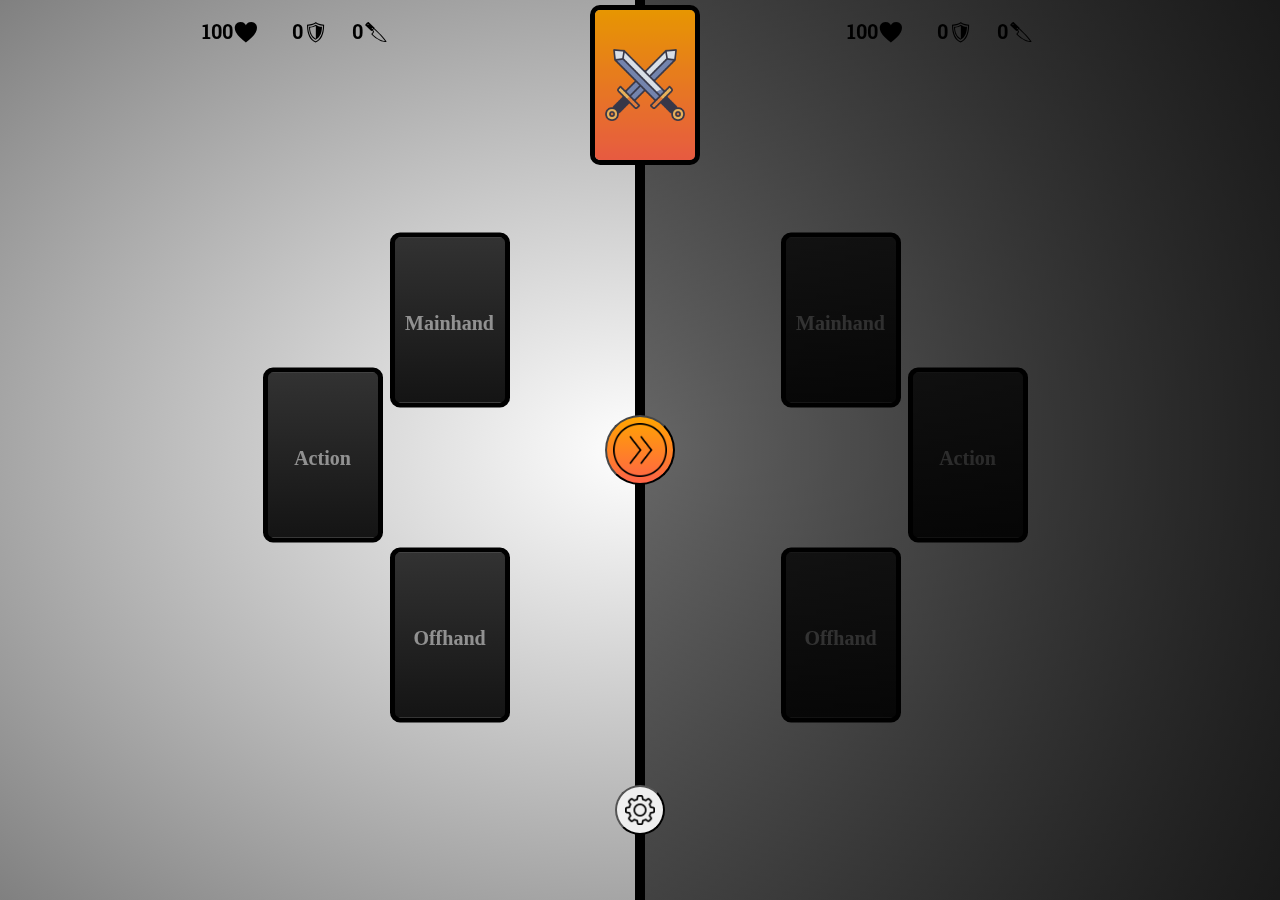
==== commit c08314f4: "Added lots of stupidities" ====
--- a/CardGame/index.html
+++ b/CardGame/index.html
@@ -11,7 +11,11 @@
     <body>
         <div class="technicalbackground" id="technicalbackground">
         <div class="leftside" id="leftside">
-            <h4 id="lefthealth">100<p>♥</p></h4>
+            <div class="stats">
+                <h4 id="lefthealth">100<p>♥</p></h4>
+                <h4 id="leftdefense">0<p>🛡</p></h4>
+                <h4 id="leftattack">0<p>🔪</p></h4>
+            </div>
             <div class="left_offhand" id="left_offhand"><h3>Offhand</h3></div>
             <div class="left_mainhand" id="left_mainhand"><h3>Mainhand</h3></div>
             <div class="left_action" id="left_action"><h3>Action</h3></div>
@@ -19,7 +23,11 @@
             </div>
         </div>
         <div class="rightside" id="rightside">
-            <h4 id="righthealth">100<p>♥</p></h4>
+            <div class="stats">
+                <h4 id="righthealth">100<p>♥</p></h4>
+                <h4 id="rightdefense">0<p>🛡</p></h4>
+                <h4 id="rightattack">0<p>🔪</p></h4>
+            </div>
             <div class="right_action" id="right_action"><h3>Action</h3></div>
             <div class="right_offhand" id="right_offhand"><h3>Offhand</h3></div>
             <div class="right_mainhand" id="right_mainhand"><h3>Mainhand</h3></div>
--- a/CardGame/index.css
+++ b/CardGame/index.css
@@ -1,4 +1,4 @@
-.technicalbackground {
+    .technicalbackground {
     background-image: radial-gradient(white,gray);
     left:0px;
     top:0px;
@@ -16,10 +16,50 @@
     margin: 5px;
     border-radius: 10px;
 }
+.stats h4 {
+    margin: auto;
+}
+.stats {
+    left:50%;
+    transform: translateX(-50%);
+    width:200px;
+    display: flex;
+    align-items: center;
+    position: absolute;
+}
+@keyframes carddeath {
+    0% {
+        transform: scale(1) rotate(0deg);
+        filter: grayscale(0);
+    }
+    100% {
+        transform: scale(0) rotate(720deg);
+        filter: grayscale(1);
+    }
+}
+.Killed {
+    animation-name: carddeath;
+    animation-duration: 1s;
+    animation-fill-mode: forwards;
+    animation-timing-function: ease-out;
+    animation-iteration-count: 1;
+}
+@keyframes overlayshows {
+    0% {
+        opacity: 0;
+    }
+    100% {
+        opacity: 1;
+    }
+}
 .rightsideoverlay, .leftsideoverlay {
     width: 100%;
     height: 100%;
     position: absolute;
+    animation-name: overlayshows;
+    animation-duration: 1s;
+    animation-fill-mode: forwards;
+    animation-iteration-count: 1;
 }
 .rightsideoverlay {
     background-image: linear-gradient(to left,rgba(0,0,0,0.8),rgba(0,0,0,0.6));
@@ -80,7 +120,7 @@
     border-bottom: 5px solid black;
     box-sizing: border-box;
 }
-.card_upperpart[rarity="destructive"] {background-color: gold;}
+.card_upperpart[rarity="legendary"] {background-color: rgb(255,215,0);}
 .card_upperpart[rarity="damageful"] {background-color: red;}
 .card_upperpart[rarity="weapon"] {background-color: purple;}
 .card_upperpart[rarity="other"] {background-color: green;}
@@ -103,11 +143,13 @@
     margin-top: 10%;
     width: 90%;
     max-width: max-content;
+    filter: drop-shadow(1px 1px 1px rgb(50,50,50)) 
+    drop-shadow(-1px -1px 1px rgb(50,50,50));
 }
 .card_upperpart h2 {
     text-align: center;
     font-family: "Roboto Slab", serif;
-    font-size: 15px;
+    font-size: 16px;
     margin-top: 10%;
 }
 .card_lowerpart h2 {
@@ -164,7 +206,7 @@
 }
 .actioncard_lower p {
     font-family: "Roboto Slab", serif;
-    font-size: 6px;
+    font-size: 5.5px;
     font-weight: 1000;
     display: inline-block;
     text-align: center;
@@ -225,12 +267,87 @@
     background-color: transparent;
     border-left: 5px solid black;
 }
+@keyframes appear {
+    0% {
+        opacity:0;
+    }
+    100% {
+        opacity: 1;
+    }
+}
+.resultoverlayleft, .resultoverlayright {
+    width: 50%;
+    height: 100%;
+    position: absolute;
+    display: flex;
+    z-index: 100;
+    box-sizing: border-box;
+    background-color: rgba(150,150,150,0.9);
+    border-left: 5px solid black;
+    border-right: 5px solid black;
+    animation-name: appear;
+    animation-duration: 1s;
+    animation-fill-mode: forwards;
+    animation-iteration-count: 1;
+}
+.retrybutton {
+    width: 200px;
+    height: 200px;
+    border-radius: 60px;
+    left: 50%;
+    top:50%;
+    z-index: 1005;
+    border: 5px solid black;
+    position: absolute;
+    transform: translateX(-50%) translateY(-50%);
+    background-color: orange;
+    animation-name: appear;
+    animation-duration: 1s;
+    animation-fill-mode: forwards;
+    animation-iteration-count: 1;
+}
+.retrybutton:hover img {
+    transition: 500ms;
+    transform: rotateY(360);
+}
+.retrybutton:hover {
+    border: 5px solid gray;
+    background-color: orangered;
+}
+.retrybutton img {
+    transition: 500ms;
+    width: 80%;
+    height: 80%;
+    transform: rotateY(-360);
+}
+.resultoverlayleft div, .resultoverlayright div{
+    margin: auto;
+    display: inline-flex;
+}
+.resultoverlayleft h1, .resultoverlayright h1{
+    text-align: center;
+    display: inline-block;
+    font-family: "Archivo", sans-serif;
+    font-size: 50px;
+}
+.resultoverlayright {
+    left: 50%;
+}
+.resultoverlayleft {
+    left: 0px;
+}
 .logocardpos {
+    transition: 500ms;
     position: absolute;
     left: 50%;
     top: 80px;
     transform: translateX(-50%) translateY(-50%);
 }
+.logocardpos:hover {
+    transition: 500ms;
+    transform: scale(1.2) translateX(-41.66%) translateY(-41.66%);
+}
+
 .leftcards {
     position: absolute;
     left: 0%;
@@ -247,9 +364,7 @@
     direction: rtl;
 }
 .leftside h4, .rightside h4 {
-    position: absolute;
     font-family: "Roboto Slab", serif;
-    left: 50%;
     transform: translateX(-50%);
     font-size: 20px;
     display: inline-block;
@@ -307,6 +422,7 @@
     font-size: 50px;
     transform: translateX(-50%) translateY(-50%);
     position: absolute;
+    color: ;
     font-family: "Archivo", sans-serif;
 }
 .nxtrnd:hover {
